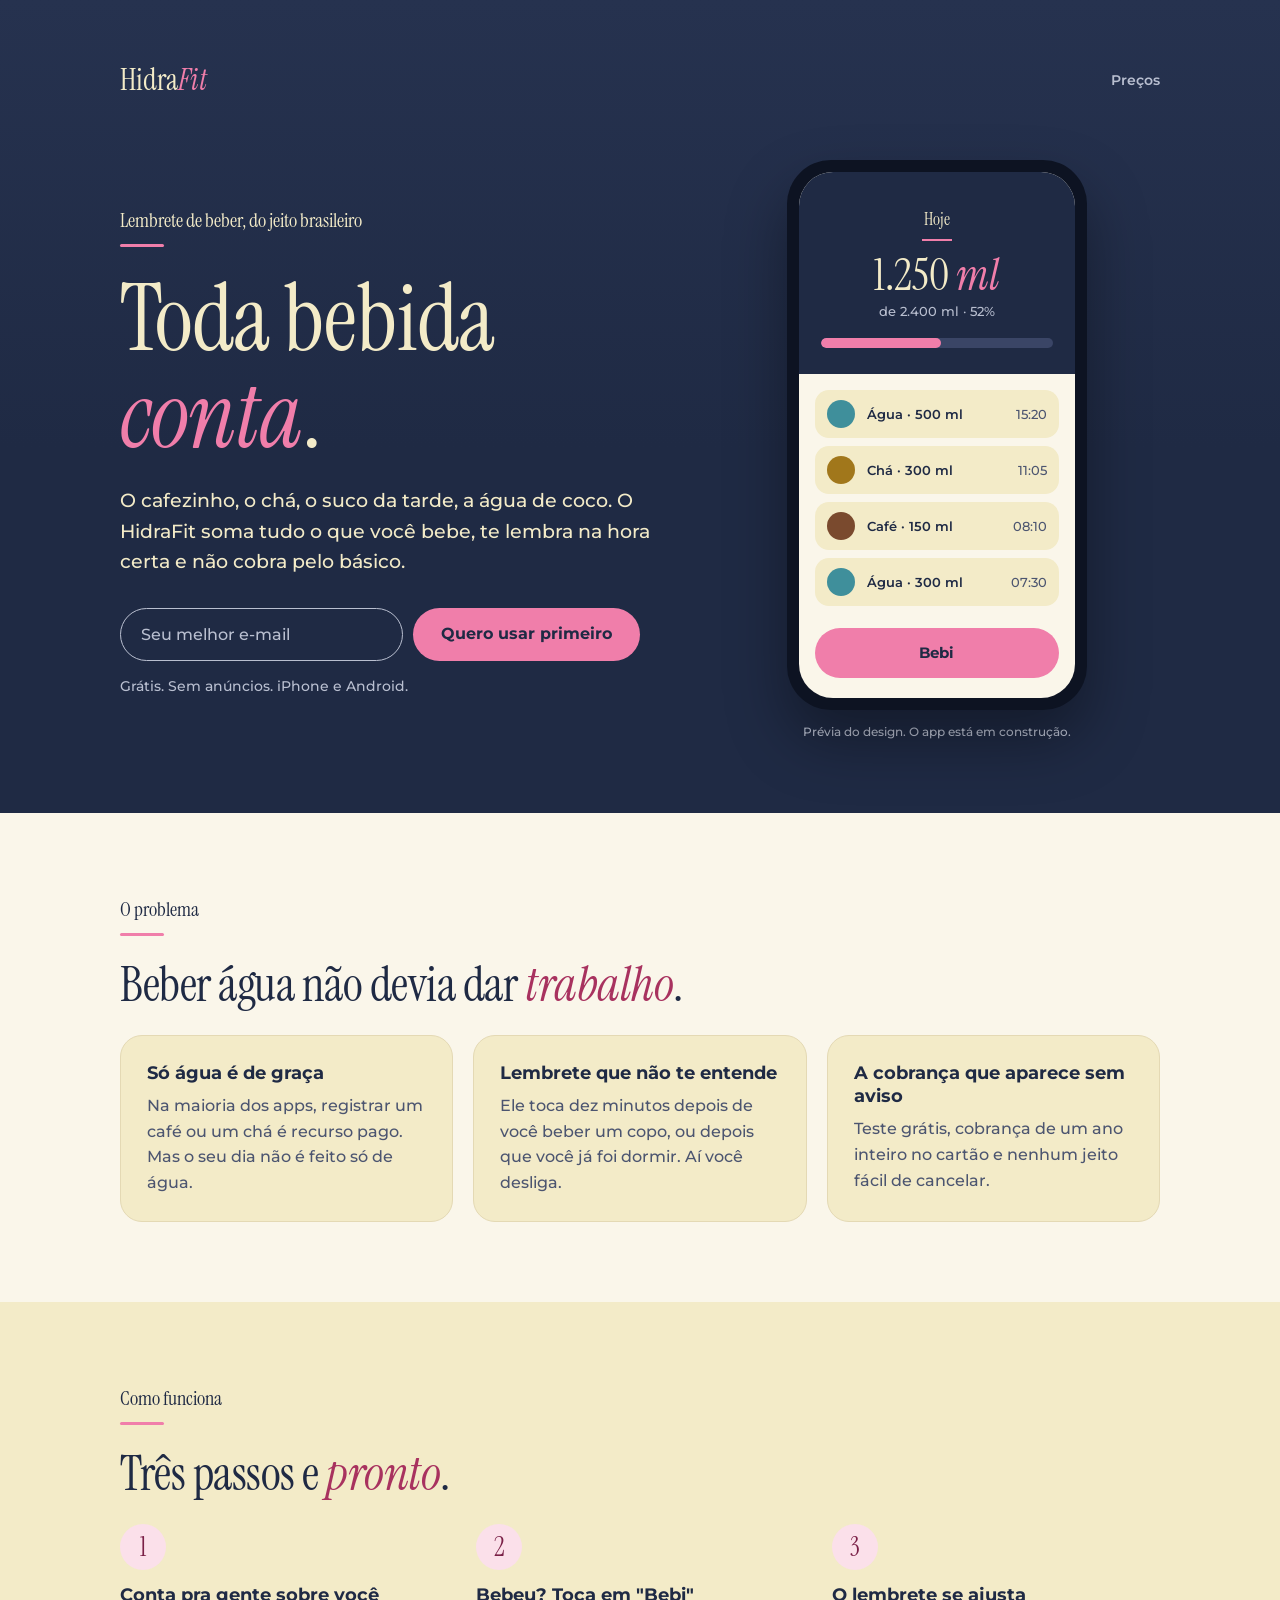
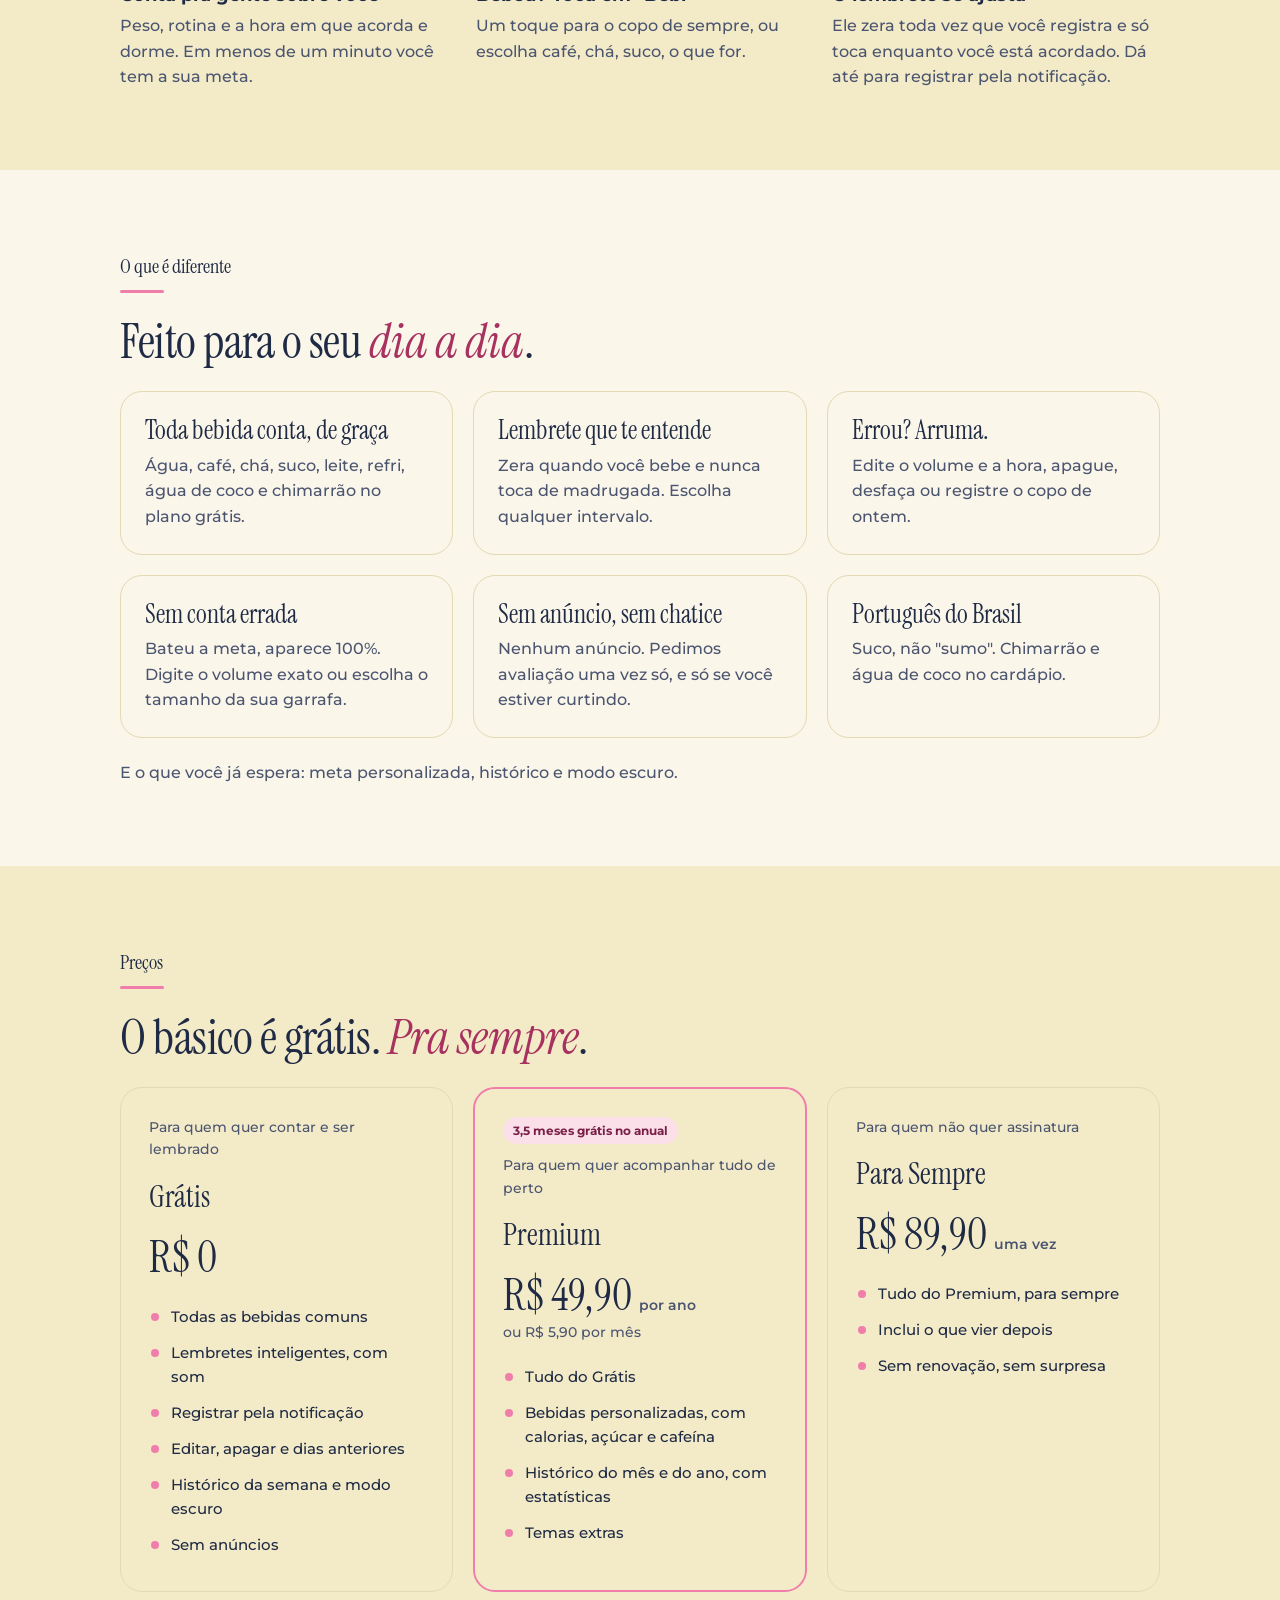
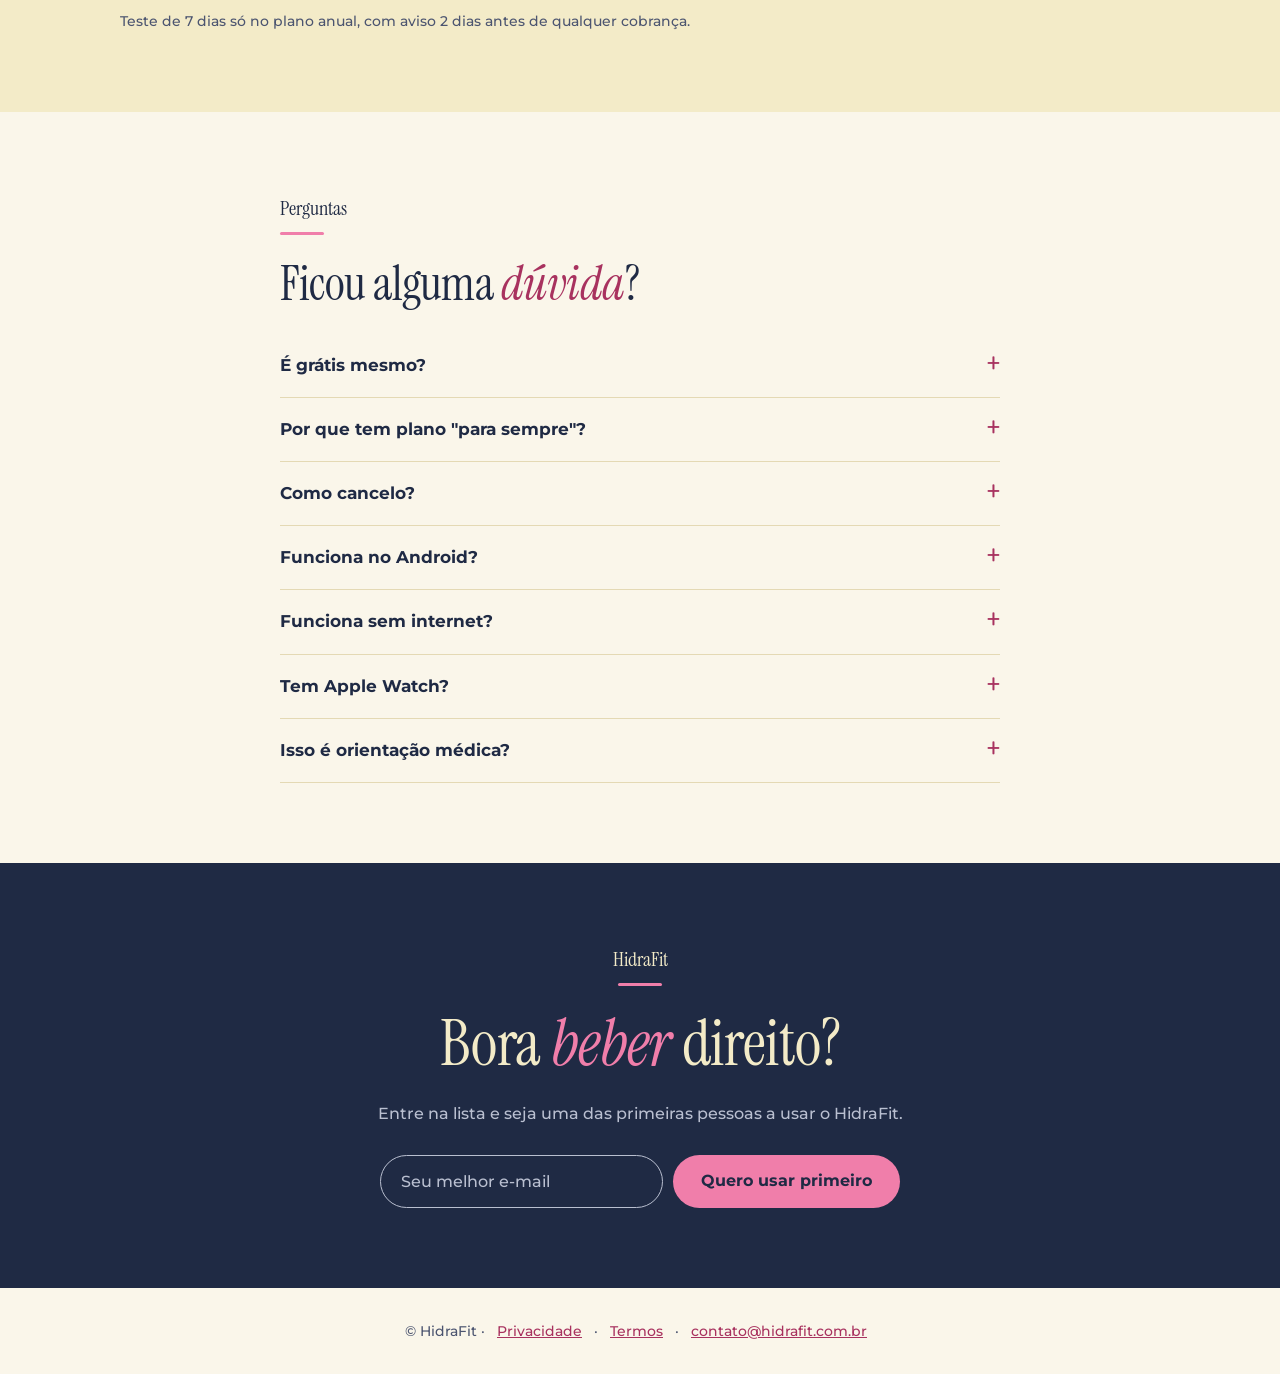
==== index.html @ 699a3b3f "HidraFit: primeira versão salva App Expo (iOS e Android) de hidratação, construído do zero com o pac" ====
<!doctype html>
<html lang="pt-BR">
<head>
<meta charset="utf-8">
<meta name="viewport" content="width=device-width, initial-scale=1">
<title>HidraFit · Toda bebida conta</title>
<meta name="description" content="O HidraFit soma tudo o que você bebe, te lembra na hora certa e não cobra pelo básico. Grátis, sem anúncios, para iPhone e Android.">
<meta property="og:title" content="HidraFit · Toda bebida conta">
<meta property="og:description" content="Café, chá, suco, água de coco: tudo conta. Lembrete que te entende, sem anúncios.">
<link rel="preconnect" href="https://fonts.googleapis.com">
<link rel="preconnect" href="https://fonts.gstatic.com" crossorigin>
<link href="https://fonts.googleapis.com/css2?family=Instrument+Serif:ital@0;1&family=Montserrat:wght@500;600;700&display=swap" rel="stylesheet">
<style>
  /* Values from replica/design/tokens.json (light) and tokens.dark.json (dark). */
  :root{
    --bg:#faf6ea; --surface:#f3ebc8; --border:#e4d9b4; --border-input:#7a7258;
    --text:#1f2a44; --text-muted:#4c5570;
    --accent:#f07eaa; --on-accent:#1f2a44; --accent-text:#a8325f;
    --accent-soft:#fbe0ea; --on-accent-soft:#7a2047;
    --hero:#1f2a44; --on-hero:#f3ebc8; --hero-accent:#f07eaa; --hero-muted:#b9bfd0;
    --progress:#f07eaa; --progress-track:#3a4566;
    --success:#1f7a4d;
    --drink-water:#3f8f9b; --drink-coffee:#7a4a2e; --drink-tea:#a1771b;
    --display:'Instrument Serif', Georgia, serif;
    --sans:'Montserrat', system-ui, -apple-system, 'Segoe UI', Roboto, sans-serif;
    --r-md:14px; --r-lg:22px;
    --shadow-pop:0 12px 32px rgba(31,42,68,.20);
  }
  @media (prefers-color-scheme: dark){
    :root{
      --bg:#121828; --surface:#1f2a44; --border:#334063; --border-input:#8790aa;
      --text:#f3ebc8; --text-muted:#c2c4cc;
      --accent:#f07eaa; --on-accent:#121828; --accent-text:#f07eaa;
      --accent-soft:#4a2338; --on-accent-soft:#fbc6da;
      --success:#5fd39a;
      --drink-water:#6cc3cf; --drink-coffee:#c99a7a; --drink-tea:#e0b34f;
      --shadow-pop:0 12px 32px rgba(0,0,0,.45);
    }
  }
  *{box-sizing:border-box; margin:0; padding:0}
  html{scroll-behavior:smooth}
  body{background:var(--bg); color:var(--text); font:500 16px/1.6 var(--sans); -webkit-font-smoothing:antialiased}
  a{color:var(--accent-text)}
  .wrap{max-width:1080px; margin:0 auto; padding:0 20px}
  h1,h2{font-family:var(--display); font-weight:400; line-height:1.05; letter-spacing:-.01em}
  h1 em,h2 em{font-style:italic; color:var(--accent-text)}
  .hero h1 em,.closing h2 em{color:var(--hero-accent)}
  h2{font-size:clamp(34px,5vw,48px); margin-bottom:24px}
  section{padding:80px 0}
  .muted{color:var(--text-muted)}

  /* the label with the pink rule, as in the owner's Reels */
  .tag{display:inline-block; font-family:var(--display); font-size:20px; padding-bottom:6px; margin-bottom:18px}
  .tag::after{content:""; display:block; width:44px; height:3px; margin:8px auto 0; background:var(--accent); border-radius:2px}
  .tag.left::after{margin-left:0}

  .btn{display:inline-block; background:var(--accent); color:var(--on-accent); font:700 16px/1 var(--sans);
       padding:18px 28px; border-radius:999px; border:0; cursor:pointer; text-decoration:none;
       transition:transform .12s cubic-bezier(.2,.8,.2,1), box-shadow .12s}
  .btn:hover{transform:translateY(-1px); box-shadow:var(--shadow-pop)}
  .btn:focus-visible{outline:3px solid var(--on-hero); outline-offset:3px}

  /* hero: the navy veil */
  .hero{background:linear-gradient(180deg,#26324f 0%, var(--hero) 55%); color:var(--on-hero); padding:56px 0 72px; overflow:hidden}
  .nav{display:flex; justify-content:space-between; align-items:center; margin-bottom:56px}
  .logo{font-family:var(--display); font-size:30px; color:var(--on-hero); text-decoration:none}
  .logo em{color:var(--hero-accent)}
  .nav a.small{color:var(--hero-muted); font-weight:600; font-size:14px; text-decoration:none}
  .hero-grid{display:grid; grid-template-columns:1.1fr .9fr; gap:48px; align-items:center}
  .hero .tag{color:var(--on-hero)}
  .hero h1{font-size:clamp(52px,8vw,92px); margin-bottom:22px}
  .hero p.lead{font-size:19px; color:var(--on-hero); max-width:30em; margin-bottom:30px}
  .hero .fine{margin-top:14px; font-size:14px; color:var(--hero-muted)}

  /* app preview, built from tokens; replace with a real screenshot after the build */
  .phone{width:300px; margin:0 auto; background:#0d1322; border-radius:44px; padding:12px; box-shadow:0 30px 60px rgba(0,0,0,.35); position:relative}
  .screen{background:#faf6ea; border-radius:34px; overflow:hidden; color:#1f2a44}
  .veil{background:#1f2a44; color:#f3ebc8; padding:34px 22px 26px; text-align:center}
  .veil .day{font-family:var(--display); font-size:17px}
  .veil .day::after{content:""; display:block; width:30px; height:2px; background:#f07eaa; margin:6px auto 12px}
  .veil .total{font-family:var(--display); font-size:44px; line-height:1}
  .veil .total em{font-style:italic; color:#f07eaa}
  .veil .of{font-size:13px; color:#b9bfd0; margin-top:4px}
  .bar{height:10px; background:#3a4566; border-radius:999px; margin-top:16px; overflow:hidden}
  .bar i{display:block; height:100%; width:52%; background:#f07eaa; border-radius:999px}
  .logs{padding:16px 16px 8px}
  .log{display:flex; align-items:center; gap:12px; padding:10px 12px; background:#f3ebc8; border-radius:14px; margin-bottom:8px; font-size:13px; font-weight:600}
  .dot{width:28px; height:28px; border-radius:50%; flex:none}
  .log span.t{margin-left:auto; color:#4c5570; font-weight:500}
  .bebi{margin:6px 16px 20px; text-align:center; background:#f07eaa; color:#1f2a44; font-weight:700; border-radius:999px; padding:13px; font-size:15px}
  .preview-note{display:block; text-align:center; font-size:12px; color:var(--hero-muted); margin-top:12px}

  /* problem */
  .problems{display:grid; grid-template-columns:repeat(3,1fr); gap:20px}
  .card{background:var(--surface); border:1px solid var(--border); border-radius:var(--r-lg); padding:26px}
  .card h3{font:700 18px/1.3 var(--sans); margin-bottom:8px}

  /* steps */
  .steps{display:grid; grid-template-columns:repeat(3,1fr); gap:28px; counter-reset:s}
  .step{counter-increment:s}
  .step::before{content:counter(s); display:flex; align-items:center; justify-content:center; width:46px; height:46px; border-radius:50%;
                background:var(--accent-soft); color:var(--on-accent-soft); font:400 26px/1 var(--display); margin-bottom:14px}
  .step h3{font:700 18px/1.3 var(--sans); margin-bottom:6px}

  /* features */
  .features{display:grid; grid-template-columns:repeat(3,1fr); gap:20px}
  .feature{padding:24px; border-radius:var(--r-lg); border:1px solid var(--border)}
  .feature h3{font-family:var(--display); font-weight:400; font-size:26px; line-height:1.1; margin-bottom:8px}
  .parity{margin-top:22px}

  /* pricing */
  .plans{display:grid; grid-template-columns:repeat(3,1fr); gap:20px; align-items:stretch}
  .plan{background:var(--surface); border:1px solid var(--border); border-radius:var(--r-lg); padding:28px; display:flex; flex-direction:column}
  .plan.best{border:2px solid var(--accent)}
  .plan .who{font-size:14px; color:var(--text-muted); margin-bottom:12px}
  .plan h3{font-family:var(--display); font-weight:400; font-size:30px}
  .price{font-family:var(--display); font-size:44px; line-height:1; margin:14px 0 4px}
  .price small{font:600 14px var(--sans); color:var(--text-muted)}
  .plan ul{list-style:none; margin-top:16px; font-size:15px}
  .plan li{padding:6px 0 6px 22px; position:relative}
  .plan li::before{content:""; position:absolute; left:2px; top:14px; width:8px; height:8px; border-radius:50%; background:var(--accent)}
  .badge{align-self:flex-start; background:var(--accent-soft); color:var(--on-accent-soft); font-size:12px; font-weight:700; padding:4px 10px; border-radius:999px; margin-bottom:10px}
  .trial{margin-top:18px; font-size:14px}

  /* faq */
  details{border-bottom:1px solid var(--border); padding:18px 0}
  summary{cursor:pointer; font-weight:700; font-size:17px; list-style:none}
  summary::-webkit-details-marker{display:none}
  summary::after{content:"+"; float:right; font-family:var(--display); font-size:26px; line-height:1; color:var(--accent-text)}
  details[open] summary::after{content:"–"}
  details p{margin-top:10px; color:var(--text-muted)}

  /* closing */
  .closing{background:var(--hero); color:var(--on-hero); text-align:center}
  .closing h2{font-size:clamp(40px,6vw,64px)}
  .closing p{color:var(--hero-muted); margin-bottom:28px}
  form{display:flex; gap:10px; justify-content:center; flex-wrap:wrap; max-width:520px; margin:0 auto}
  input[type=email]{flex:1 1 260px; padding:16px 20px; border-radius:999px; border:1px solid var(--hero-muted); background:transparent; color:var(--on-hero); font:500 16px var(--sans)}
  input[type=email]::placeholder{color:var(--hero-muted)}
  input[type=email]:focus-visible{outline:3px solid var(--hero-accent); outline-offset:2px}
  .thanks{display:none; margin-top:16px; color:var(--on-hero)}
  .hero form{justify-content:flex-start; margin:0}

  footer{padding:32px 0; font-size:14px; color:var(--text-muted); text-align:center}
  footer a{margin:0 8px}

  @media (max-width:860px){
    .hero-grid,.problems,.steps,.features,.plans{grid-template-columns:1fr}
    .hero-grid{gap:44px}
    section{padding:60px 0}
  }
</style>
</head>
<body>

<header class="hero">
  <div class="wrap">
    <nav class="nav">
      <a class="logo" href="#">Hidra<em>Fit</em></a>
      <a class="small" href="#precos">Preços</a>
    </nav>
    <div class="hero-grid">
      <div>
        <span class="tag left">Lembrete de beber, do jeito brasileiro</span>
        <h1>Toda bebida <em>conta</em>.</h1>
        <p class="lead">O cafezinho, o chá, o suco da tarde, a água de coco. O HidraFit soma tudo o que você bebe, te lembra na hora certa e não cobra pelo básico.</p>
        <form class="waitlist" onsubmit="return joined(this)">
          <input type="email" required placeholder="Seu melhor e-mail" aria-label="Seu e-mail">
          <button class="btn" type="submit">Quero usar primeiro</button>
        </form>
        <p class="thanks" role="status">Pronto! Você está na lista. A gente avisa quando abrir.</p>
        <p class="fine">Grátis. Sem anúncios. iPhone e Android.</p>
      </div>
      <div>
        <div class="phone" aria-label="Prévia da tela inicial do HidraFit">
          <div class="screen">
            <div class="veil">
              <div class="day">Hoje</div>
              <div class="total">1.250 <em>ml</em></div>
              <div class="of">de 2.400 ml · 52%</div>
              <div class="bar"><i></i></div>
            </div>
            <div class="logs">
              <div class="log"><span class="dot" style="background:#3f8f9b"></span>Água · 500 ml<span class="t">15:20</span></div>
              <div class="log"><span class="dot" style="background:#a1771b"></span>Chá · 300 ml<span class="t">11:05</span></div>
              <div class="log"><span class="dot" style="background:#7a4a2e"></span>Café · 150 ml<span class="t">08:10</span></div>
              <div class="log"><span class="dot" style="background:#3f8f9b"></span>Água · 300 ml<span class="t">07:30</span></div>
            </div>
            <div class="bebi">Bebi</div>
          </div>
        </div>
        <span class="preview-note">Prévia do design. O app está em construção.</span>
      </div>
    </div>
  </div>
</header>

<main>
  <section>
    <div class="wrap">
      <span class="tag left">O problema</span>
      <h2>Beber água não devia dar <em>trabalho</em>.</h2>
      <div class="problems">
        <div class="card"><h3>Só água é de graça</h3><p class="muted">Na maioria dos apps, registrar um café ou um chá é recurso pago. Mas o seu dia não é feito só de água.</p></div>
        <div class="card"><h3>Lembrete que não te entende</h3><p class="muted">Ele toca dez minutos depois de você beber um copo, ou depois que você já foi dormir. Aí você desliga.</p></div>
        <div class="card"><h3>A cobrança que aparece sem aviso</h3><p class="muted">Teste grátis, cobrança de um ano inteiro no cartão e nenhum jeito fácil de cancelar.</p></div>
      </div>
    </div>
  </section>

  <section style="background:var(--surface)">
    <div class="wrap">
      <span class="tag left">Como funciona</span>
      <h2>Três passos e <em>pronto</em>.</h2>
      <div class="steps">
        <div class="step"><h3>Conta pra gente sobre você</h3><p class="muted">Peso, rotina e a hora em que acorda e dorme. Em menos de um minuto você tem a sua meta.</p></div>
        <div class="step"><h3>Bebeu? Toca em "Bebi"</h3><p class="muted">Um toque para o copo de sempre, ou escolha café, chá, suco, o que for.</p></div>
        <div class="step"><h3>O lembrete se ajusta</h3><p class="muted">Ele zera toda vez que você registra e só toca enquanto você está acordado. Dá até para registrar pela notificação.</p></div>
      </div>
    </div>
  </section>

  <section>
    <div class="wrap">
      <span class="tag left">O que é diferente</span>
      <h2>Feito para o seu <em>dia a dia</em>.</h2>
      <div class="features">
        <div class="feature"><h3>Toda bebida conta, de graça</h3><p class="muted">Água, café, chá, suco, leite, refri, água de coco e chimarrão no plano grátis.</p></div>
        <div class="feature"><h3>Lembrete que te entende</h3><p class="muted">Zera quando você bebe e nunca toca de madrugada. Escolha qualquer intervalo.</p></div>
        <div class="feature"><h3>Errou? Arruma.</h3><p class="muted">Edite o volume e a hora, apague, desfaça ou registre o copo de ontem.</p></div>
        <div class="feature"><h3>Sem conta errada</h3><p class="muted">Bateu a meta, aparece 100%. Digite o volume exato ou escolha o tamanho da sua garrafa.</p></div>
        <div class="feature"><h3>Sem anúncio, sem chatice</h3><p class="muted">Nenhum anúncio. Pedimos avaliação uma vez só, e só se você estiver curtindo.</p></div>
        <div class="feature"><h3>Português do Brasil</h3><p class="muted">Suco, não "sumo". Chimarrão e água de coco no cardápio.</p></div>
      </div>
      <p class="parity muted">E o que você já espera: meta personalizada, histórico e modo escuro.</p>
    </div>
  </section>

  <section id="precos" style="background:var(--surface)">
    <div class="wrap">
      <span class="tag left">Preços</span>
      <h2>O básico é grátis. <em>Pra sempre</em>.</h2>
      <div class="plans">
        <div class="plan">
          <p class="who">Para quem quer contar e ser lembrado</p>
          <h3>Grátis</h3>
          <p class="price">R$ 0</p>
          <ul>
            <li>Todas as bebidas comuns</li>
            <li>Lembretes inteligentes, com som</li>
            <li>Registrar pela notificação</li>
            <li>Editar, apagar e dias anteriores</li>
            <li>Histórico da semana e modo escuro</li>
            <li>Sem anúncios</li>
          </ul>
        </div>
        <div class="plan best">
          <span class="badge">3,5 meses grátis no anual</span>
          <p class="who">Para quem quer acompanhar tudo de perto</p>
          <h3>Premium</h3>
          <p class="price">R$ 49,90 <small>por ano</small></p>
          <p class="muted" style="font-size:14px">ou R$ 5,90 por mês</p>
          <ul>
            <li>Tudo do Grátis</li>
            <li>Bebidas personalizadas, com calorias, açúcar e cafeína</li>
            <li>Histórico do mês e do ano, com estatísticas</li>
            <li>Temas extras</li>
          </ul>
        </div>
        <div class="plan">
          <p class="who">Para quem não quer assinatura</p>
          <h3>Para Sempre</h3>
          <p class="price">R$ 89,90 <small>uma vez</small></p>
          <ul>
            <li>Tudo do Premium, para sempre</li>
            <li>Inclui o que vier depois</li>
            <li>Sem renovação, sem surpresa</li>
          </ul>
        </div>
      </div>
      <p class="trial muted">Teste de 7 dias só no plano anual, com aviso 2 dias antes de qualquer cobrança.</p>
    </div>
  </section>

  <section>
    <div class="wrap" style="max-width:760px">
      <span class="tag left">Perguntas</span>
      <h2>Ficou alguma <em>dúvida</em>?</h2>
      <details><summary>É grátis mesmo?</summary><p>Sim. Registrar qualquer bebida comum, os lembretes e o histórico da semana são grátis pra sempre, e sem anúncios.</p></details>
      <details><summary>Por que tem plano "para sempre"?</summary><p>Porque muita gente não quer mais uma assinatura na vida. Pague uma vez e pronto.</p></details>
      <details><summary>Como cancelo?</summary><p>Em Configurações → Assinatura, em dois toques. E a gente avisa 2 dias antes do teste acabar.</p></details>
      <details><summary>Funciona no Android?</summary><p>Sim, iPhone e Android desde o lançamento.</p></details>
      <details><summary>Funciona sem internet?</summary><p>Sim. Seus registros ficam no celular.</p></details>
      <details><summary>Tem Apple Watch?</summary><p>Ainda não. Estamos focando em deixar o celular perfeito primeiro.</p></details>
      <details><summary>Isso é orientação médica?</summary><p>Não. A meta é uma estimativa geral. Se você tem alguma condição de saúde, siga o que seu médico disser.</p></details>
    </div>
  </section>

  <section class="closing">
    <div class="wrap">
      <span class="tag">HidraFit</span>
      <h2>Bora <em>beber</em> direito?</h2>
      <p>Entre na lista e seja uma das primeiras pessoas a usar o HidraFit.</p>
      <form class="waitlist" onsubmit="return joined(this)">
        <input type="email" required placeholder="Seu melhor e-mail" aria-label="Seu e-mail">
        <button class="btn" type="submit">Quero usar primeiro</button>
      </form>
      <p class="thanks" role="status">Pronto! Você está na lista. A gente avisa quando abrir.</p>
    </div>
  </section>
</main>

<footer>
  <div class="wrap">
    © HidraFit · <a href="#">Privacidade</a> · <a href="#">Termos</a> · <a href="mailto:contato@hidrafit.com.br">contato@hidrafit.com.br</a>
  </div>
</footer>

<script>
  // Placeholder: nothing is saved yet. Connect the form to a waitlist service before publishing (see replica/launch/landing.md).
  function joined(form){
    form.style.display = 'none';
    form.nextElementSibling.style.display = 'block';
    return false;
  }
</script>
</body>
</html>
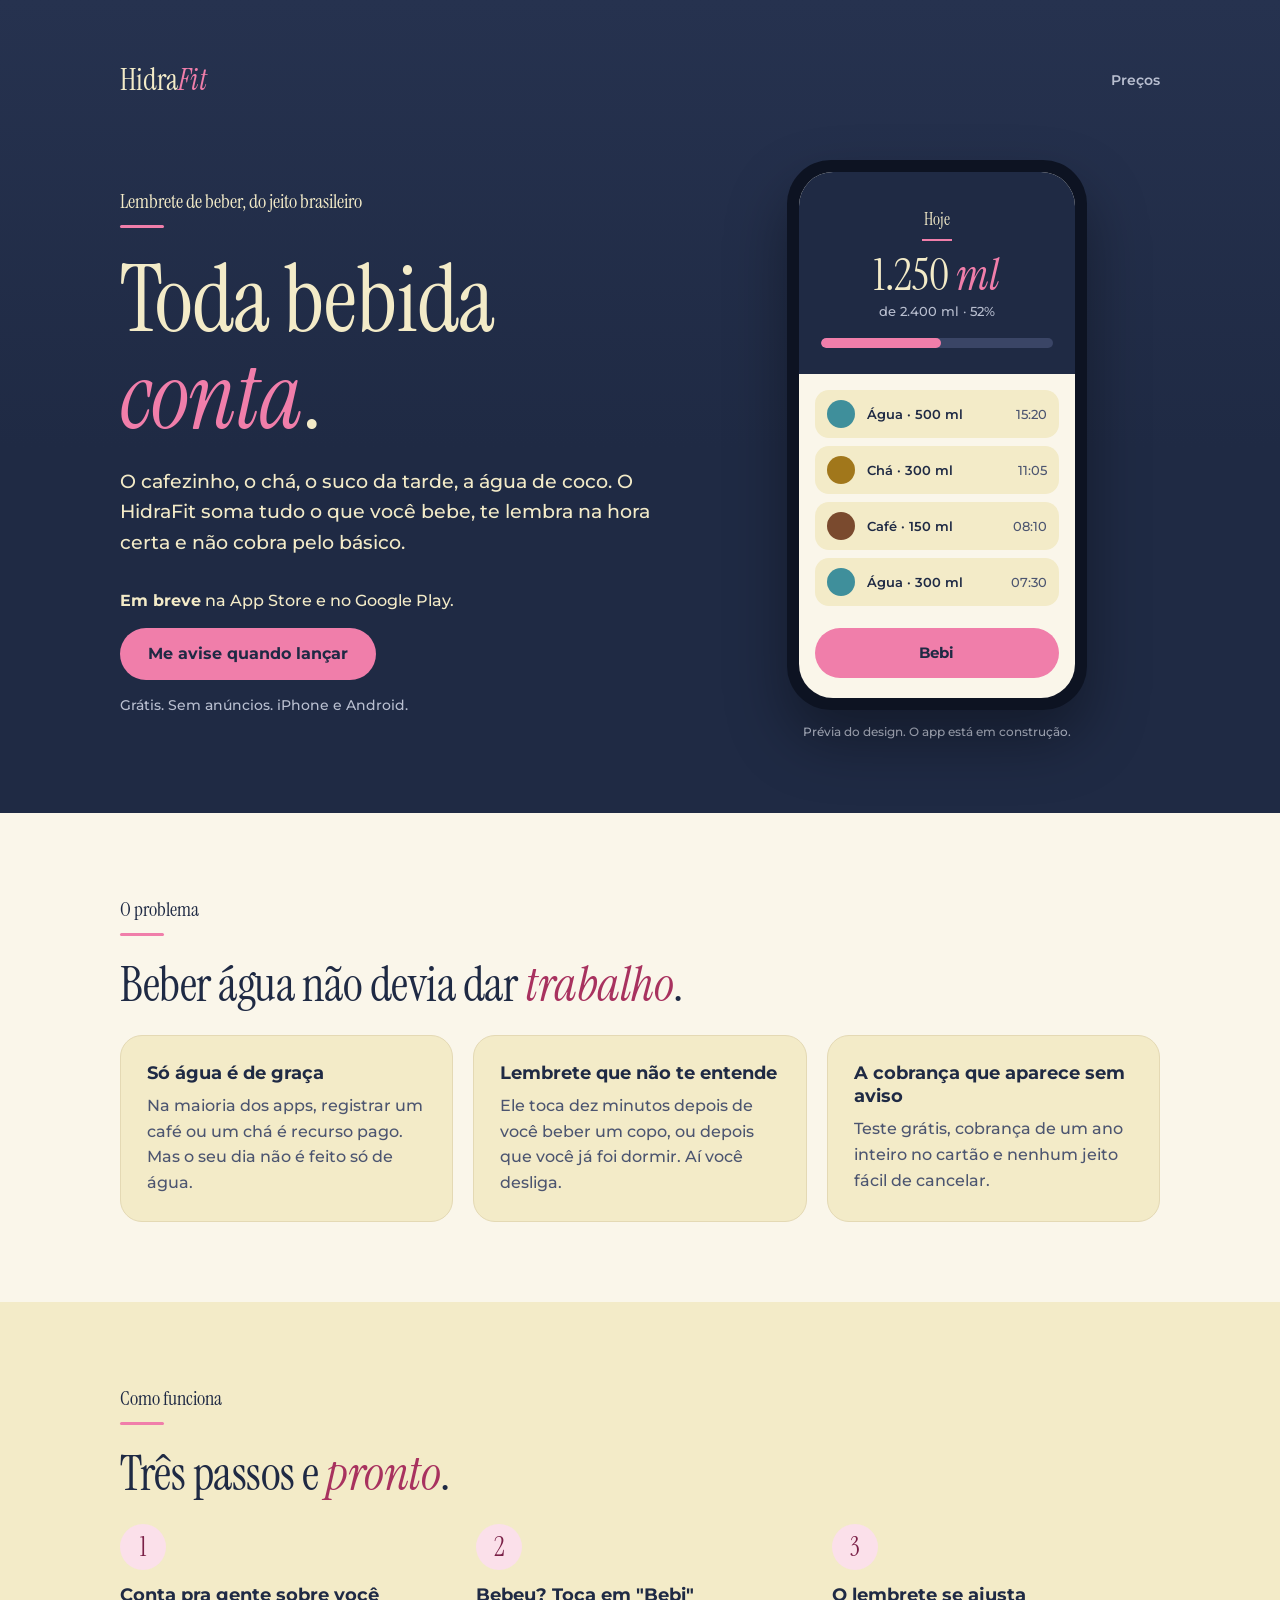
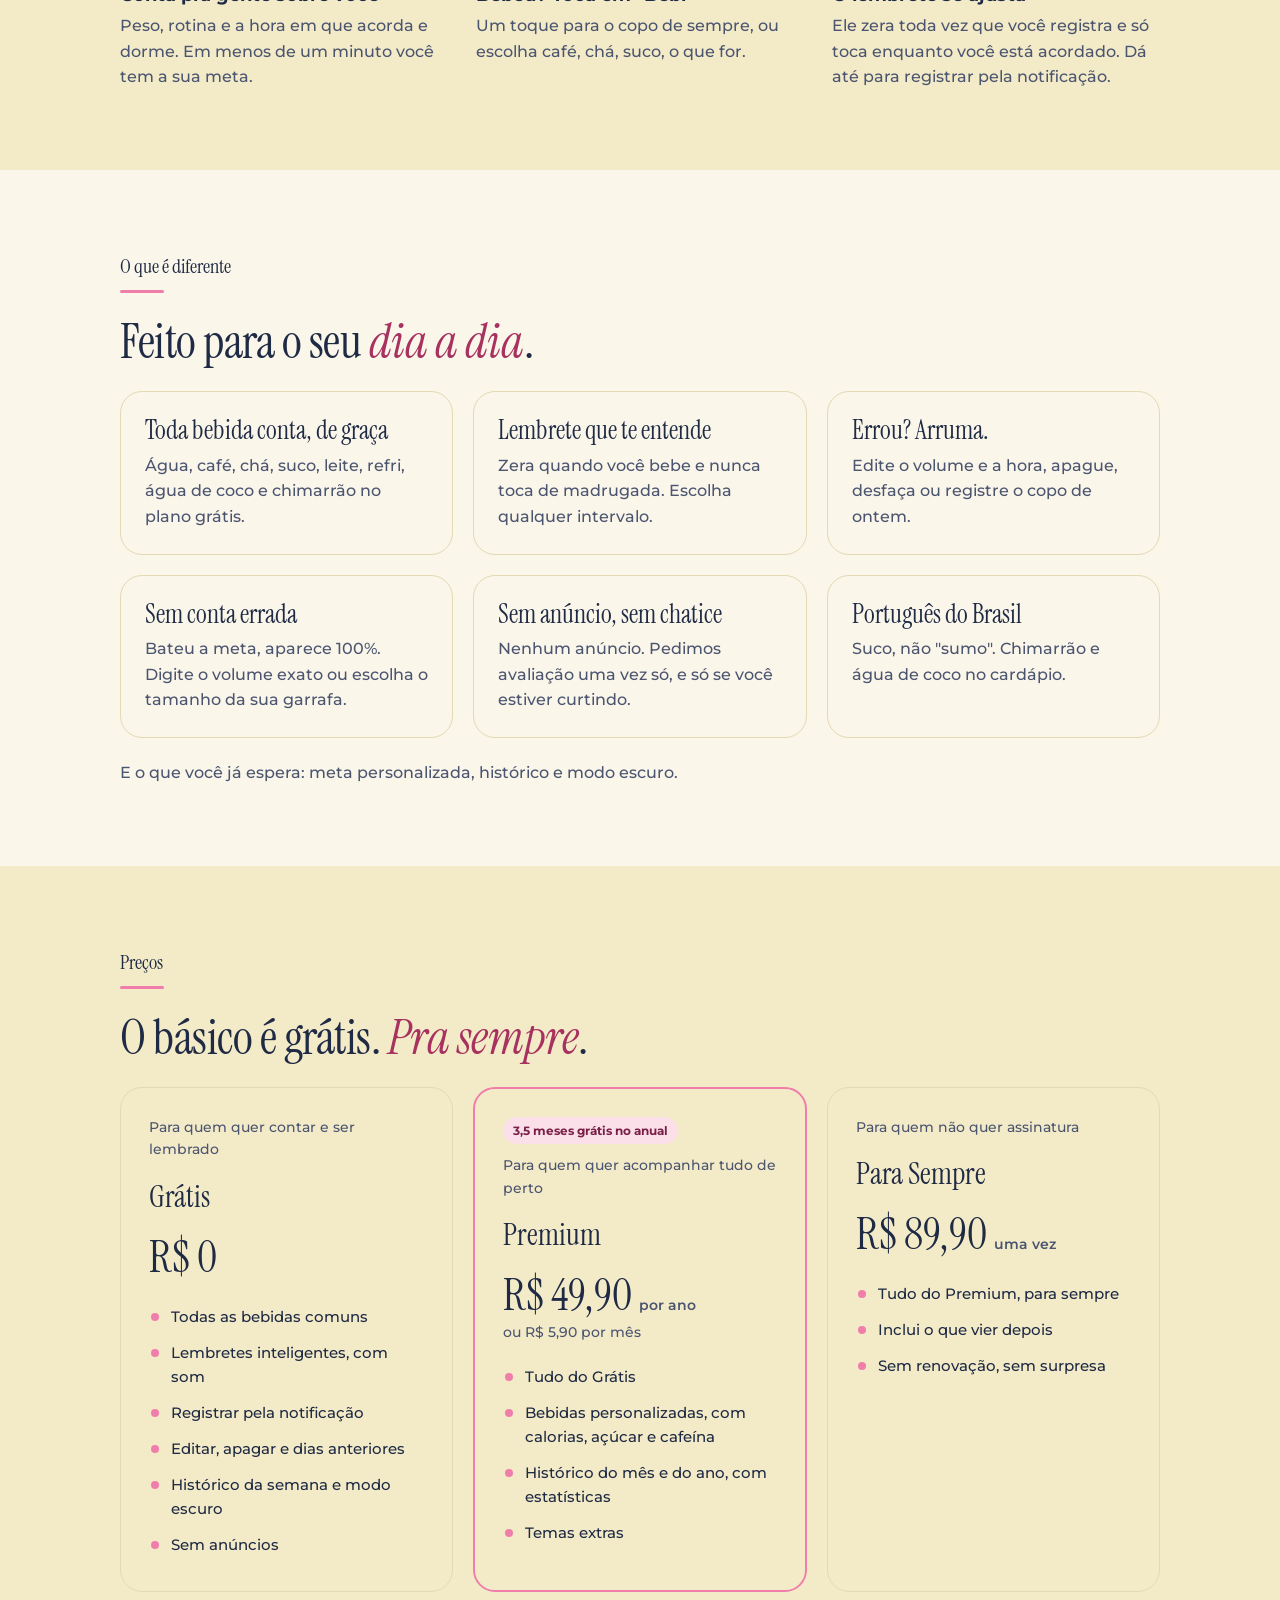
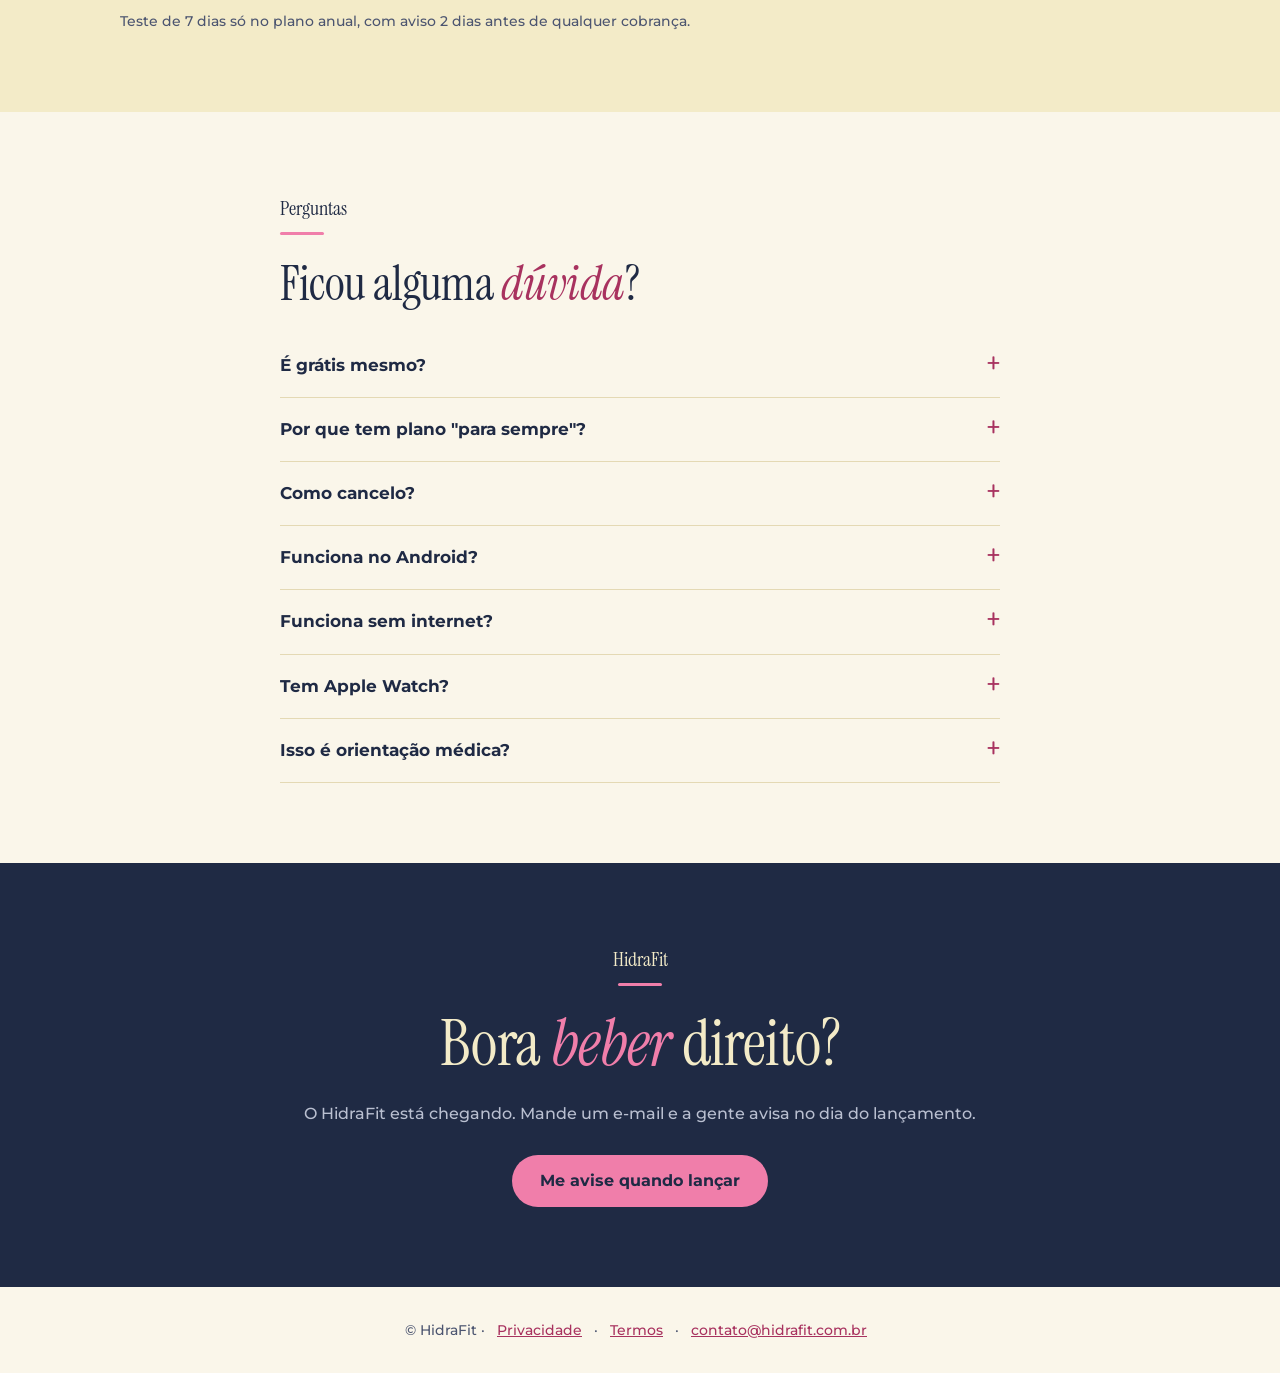
==== commit 0dbf6f50: "site: privacidade, termos e "Em breve" no lugar da lista falsa A lista de espera não salvava nada; v" ====
--- a/index.html
+++ b/index.html
@@ -4,6 +4,7 @@
 <meta charset="utf-8">
 <meta name="viewport" content="width=device-width, initial-scale=1">
 <title>HidraFit · Toda bebida conta</title>
+<link rel="icon" type="image/png" href="favicon.png">
 <meta name="description" content="O HidraFit soma tudo o que você bebe, te lembra na hora certa e não cobra pelo básico. Grátis, sem anúncios, para iPhone e Android.">
 <meta property="og:title" content="HidraFit · Toda bebida conta">
 <meta property="og:description" content="Café, chá, suco, água de coco: tudo conta. Lembrete que te entende, sem anúncios.">
@@ -134,11 +135,11 @@
   .closing{background:var(--hero); color:var(--on-hero); text-align:center}
   .closing h2{font-size:clamp(40px,6vw,64px)}
   .closing p{color:var(--hero-muted); margin-bottom:28px}
+  .soon{margin:0 0 14px}
   form{display:flex; gap:10px; justify-content:center; flex-wrap:wrap; max-width:520px; margin:0 auto}
   input[type=email]{flex:1 1 260px; padding:16px 20px; border-radius:999px; border:1px solid var(--hero-muted); background:transparent; color:var(--on-hero); font:500 16px var(--sans)}
   input[type=email]::placeholder{color:var(--hero-muted)}
   input[type=email]:focus-visible{outline:3px solid var(--hero-accent); outline-offset:2px}
-  .thanks{display:none; margin-top:16px; color:var(--on-hero)}
   .hero form{justify-content:flex-start; margin:0}
 
   footer{padding:32px 0; font-size:14px; color:var(--text-muted); text-align:center}
@@ -164,11 +165,8 @@
         <span class="tag left">Lembrete de beber, do jeito brasileiro</span>
         <h1>Toda bebida <em>conta</em>.</h1>
         <p class="lead">O cafezinho, o chá, o suco da tarde, a água de coco. O HidraFit soma tudo o que você bebe, te lembra na hora certa e não cobra pelo básico.</p>
-        <form class="waitlist" onsubmit="return joined(this)">
-          <input type="email" required placeholder="Seu melhor e-mail" aria-label="Seu e-mail">
-          <button class="btn" type="submit">Quero usar primeiro</button>
-        </form>
-        <p class="thanks" role="status">Pronto! Você está na lista. A gente avisa quando abrir.</p>
+        <p class="soon"><strong>Em breve</strong> na App Store e no Google Play.</p>
+        <a class="btn" href="mailto:contato@hidrafit.com.br?subject=Quero%20saber%20quando%20o%20HidraFit%20lan%C3%A7ar">Me avise quando lançar</a>
         <p class="fine">Grátis. Sem anúncios. iPhone e Android.</p>
       </div>
       <div>
@@ -300,29 +298,17 @@
     <div class="wrap">
       <span class="tag">HidraFit</span>
       <h2>Bora <em>beber</em> direito?</h2>
-      <p>Entre na lista e seja uma das primeiras pessoas a usar o HidraFit.</p>
-      <form class="waitlist" onsubmit="return joined(this)">
-        <input type="email" required placeholder="Seu melhor e-mail" aria-label="Seu e-mail">
-        <button class="btn" type="submit">Quero usar primeiro</button>
-      </form>
-      <p class="thanks" role="status">Pronto! Você está na lista. A gente avisa quando abrir.</p>
+      <p>O HidraFit está chegando. Mande um e-mail e a gente avisa no dia do lançamento.</p>
+      <a class="btn" href="mailto:contato@hidrafit.com.br?subject=Quero%20saber%20quando%20o%20HidraFit%20lan%C3%A7ar">Me avise quando lançar</a>
     </div>
   </section>
 </main>
 
 <footer>
   <div class="wrap">
-    © HidraFit · <a href="#">Privacidade</a> · <a href="#">Termos</a> · <a href="mailto:contato@hidrafit.com.br">contato@hidrafit.com.br</a>
+    © HidraFit · <a href="privacidade/">Privacidade</a> · <a href="termos/">Termos</a> · <a href="mailto:contato@hidrafit.com.br">contato@hidrafit.com.br</a>
   </div>
 </footer>
 
-<script>
-  // Placeholder: nothing is saved yet. Connect the form to a waitlist service before publishing (see replica/launch/landing.md).
-  function joined(form){
-    form.style.display = 'none';
-    form.nextElementSibling.style.display = 'block';
-    return false;
-  }
-</script>
 </body>
 </html>
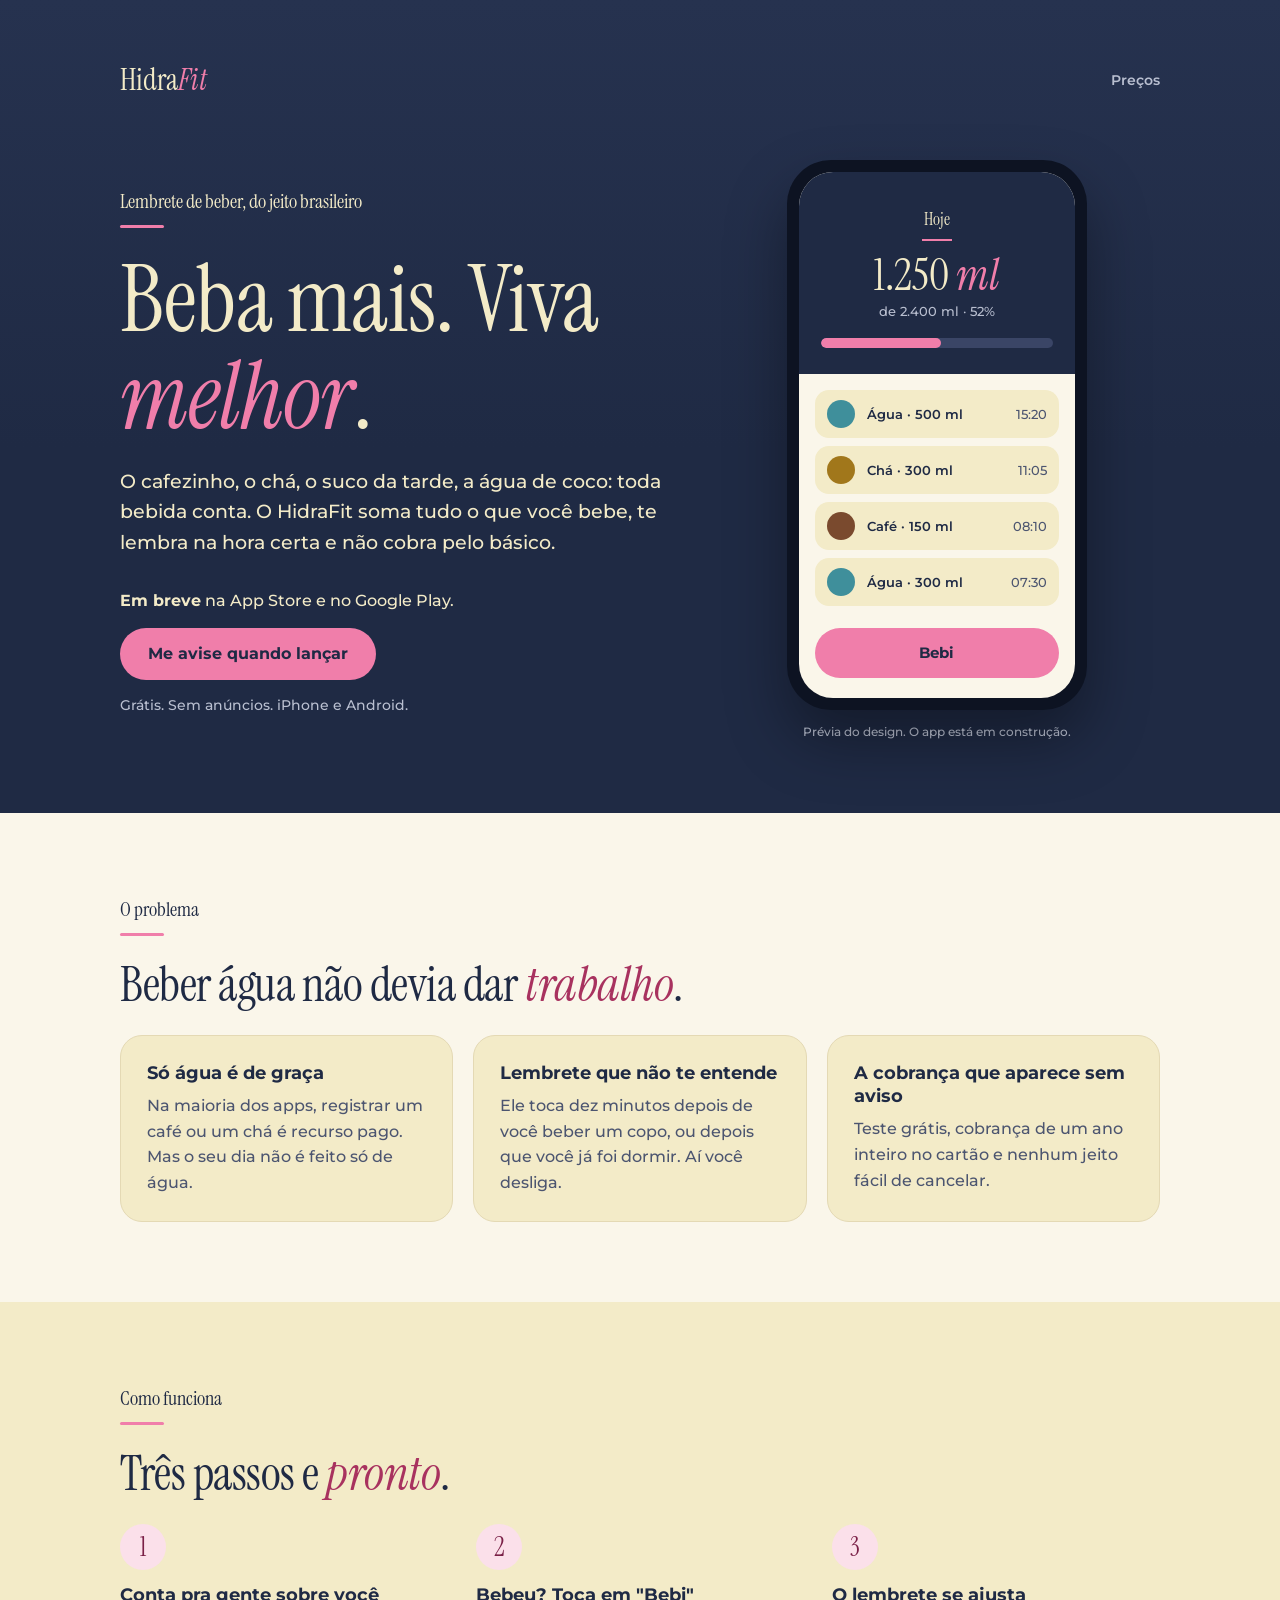
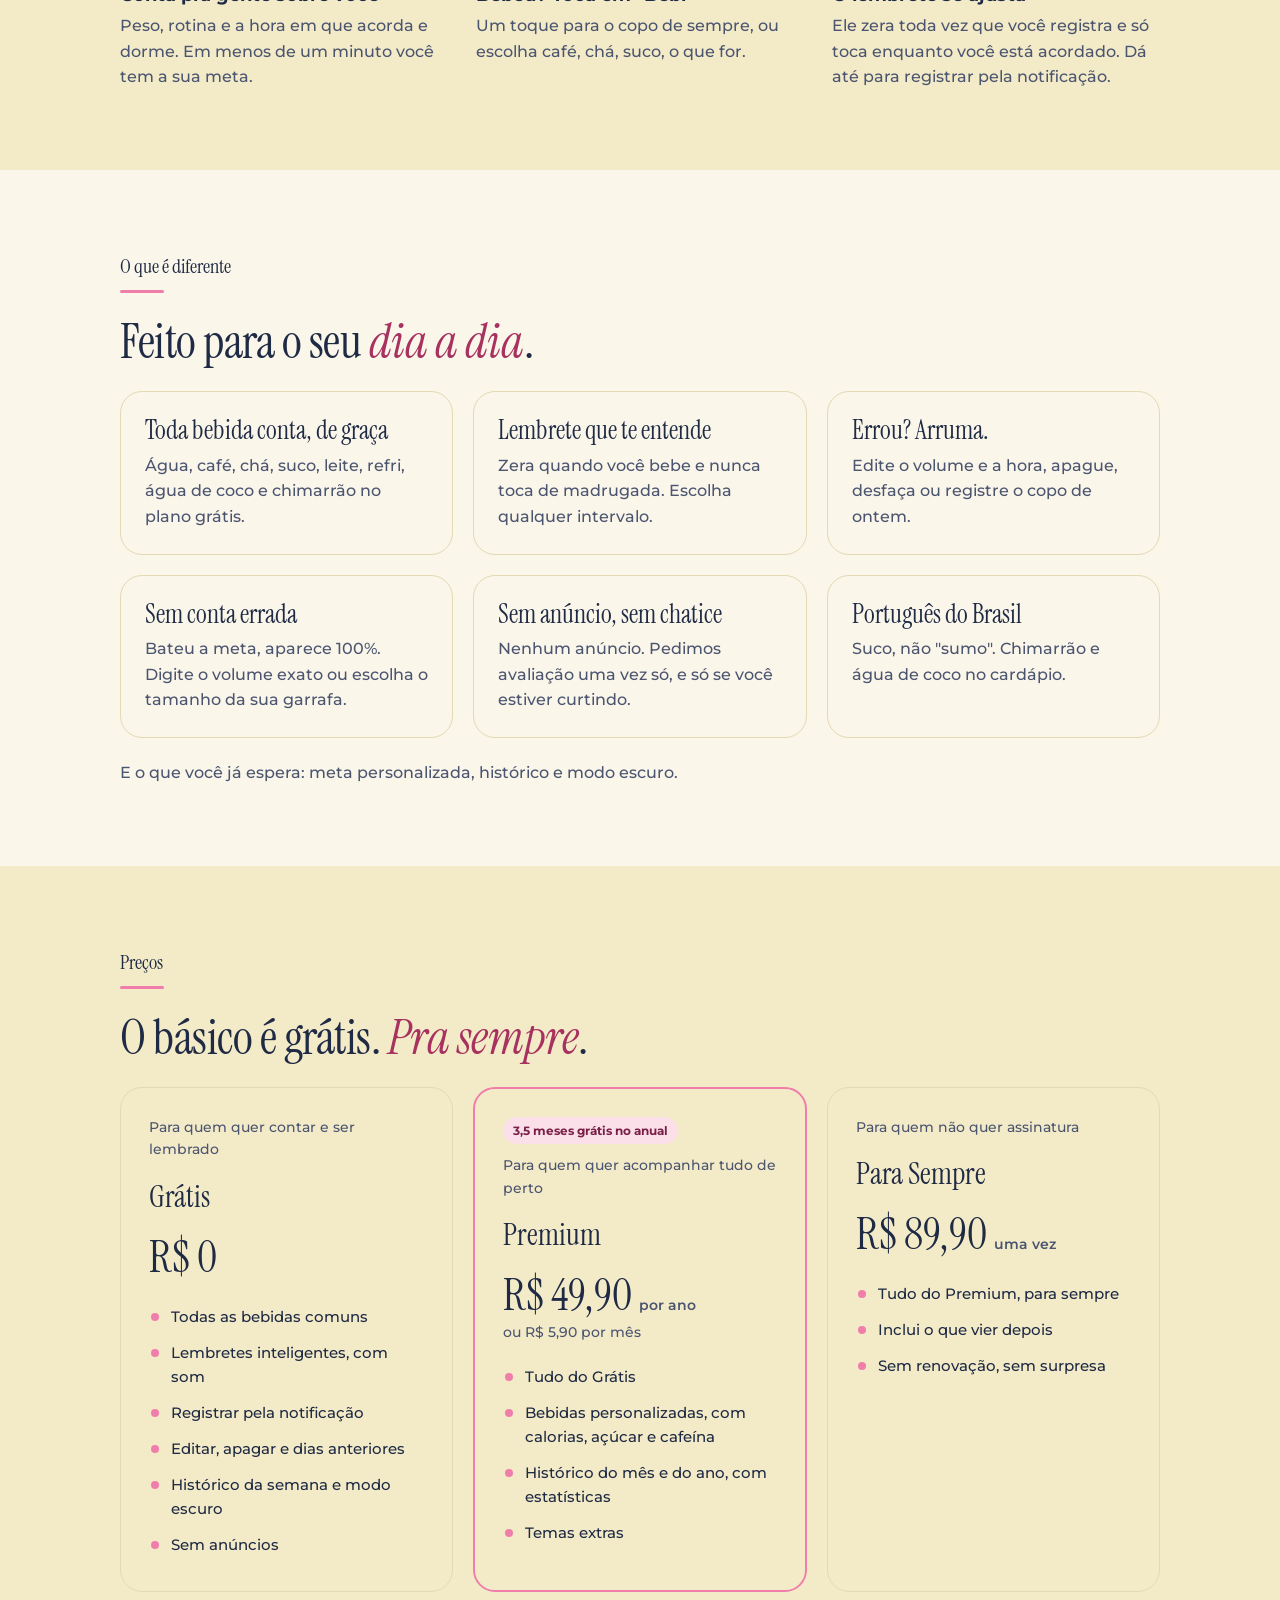
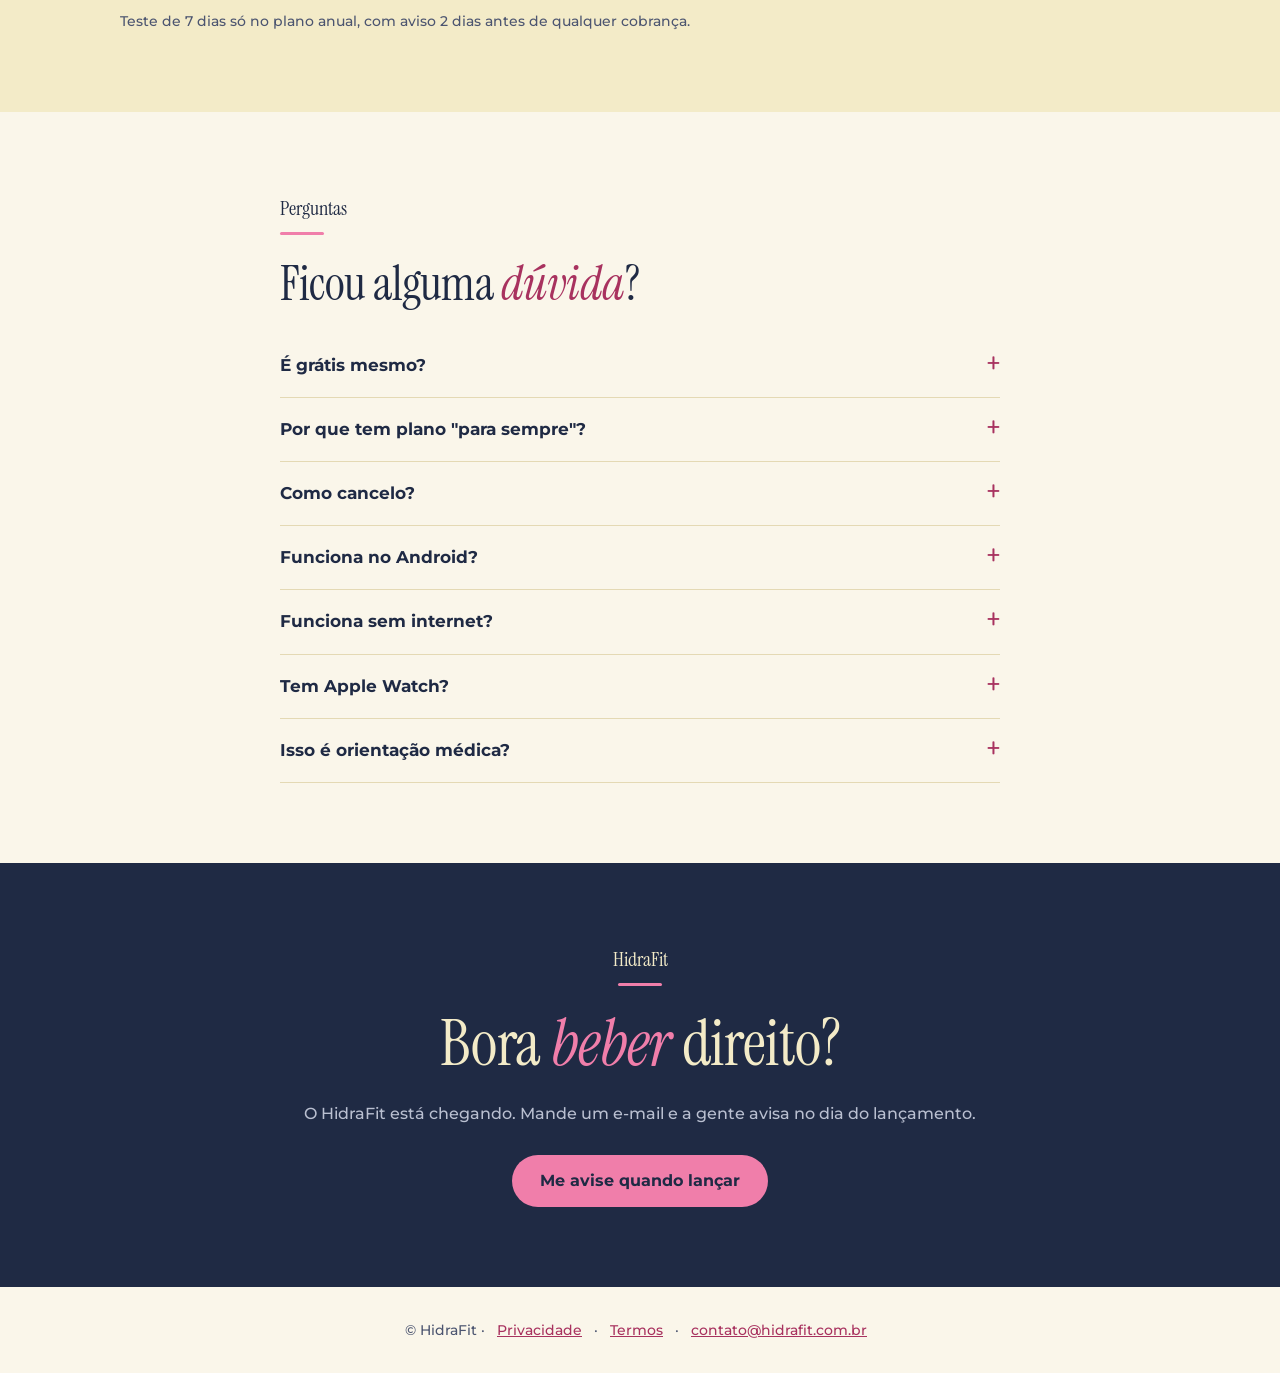
==== commit 461c889c: "Slogan "Beba mais. Viva melhor." no site, na imagem social e na loja Nome na loja vira "HidraFit: Le" ====
--- a/index.html
+++ b/index.html
@@ -3,11 +3,19 @@
 <head>
 <meta charset="utf-8">
 <meta name="viewport" content="width=device-width, initial-scale=1">
-<title>HidraFit · Toda bebida conta</title>
+<title>HidraFit · Beba mais. Viva melhor.</title>
 <link rel="icon" type="image/png" href="favicon.png">
 <meta name="description" content="O HidraFit soma tudo o que você bebe, te lembra na hora certa e não cobra pelo básico. Grátis, sem anúncios, para iPhone e Android.">
-<meta property="og:title" content="HidraFit · Toda bebida conta">
+<meta property="og:title" content="HidraFit · Beba mais. Viva melhor.">
 <meta property="og:description" content="Café, chá, suco, água de coco: tudo conta. Lembrete que te entende, sem anúncios.">
+<meta property="og:type" content="website">
+<meta property="og:url" content="https://hidrafit.com.br/">
+<meta property="og:image" content="https://hidrafit.com.br/og.png">
+<meta property="og:image:width" content="1200">
+<meta property="og:image:height" content="630">
+<meta property="og:image:alt" content="Logo do HidraFit, uma gota com uma pessoa dentro, e a frase Beba mais. Viva melhor.">
+<meta property="og:locale" content="pt_BR">
+<meta name="twitter:card" content="summary_large_image">
 <link rel="preconnect" href="https://fonts.googleapis.com">
 <link rel="preconnect" href="https://fonts.gstatic.com" crossorigin>
 <link href="https://fonts.googleapis.com/css2?family=Instrument+Serif:ital@0;1&family=Montserrat:wght@500;600;700&display=swap" rel="stylesheet">
@@ -163,8 +171,8 @@
     <div class="hero-grid">
       <div>
         <span class="tag left">Lembrete de beber, do jeito brasileiro</span>
-        <h1>Toda bebida <em>conta</em>.</h1>
-        <p class="lead">O cafezinho, o chá, o suco da tarde, a água de coco. O HidraFit soma tudo o que você bebe, te lembra na hora certa e não cobra pelo básico.</p>
+        <h1>Beba mais. Viva <em>melhor</em>.</h1>
+        <p class="lead">O cafezinho, o chá, o suco da tarde, a água de coco: toda bebida conta. O HidraFit soma tudo o que você bebe, te lembra na hora certa e não cobra pelo básico.</p>
         <p class="soon"><strong>Em breve</strong> na App Store e no Google Play.</p>
         <a class="btn" href="mailto:contato@hidrafit.com.br?subject=Quero%20saber%20quando%20o%20HidraFit%20lan%C3%A7ar">Me avise quando lançar</a>
         <p class="fine">Grátis. Sem anúncios. iPhone e Android.</p>
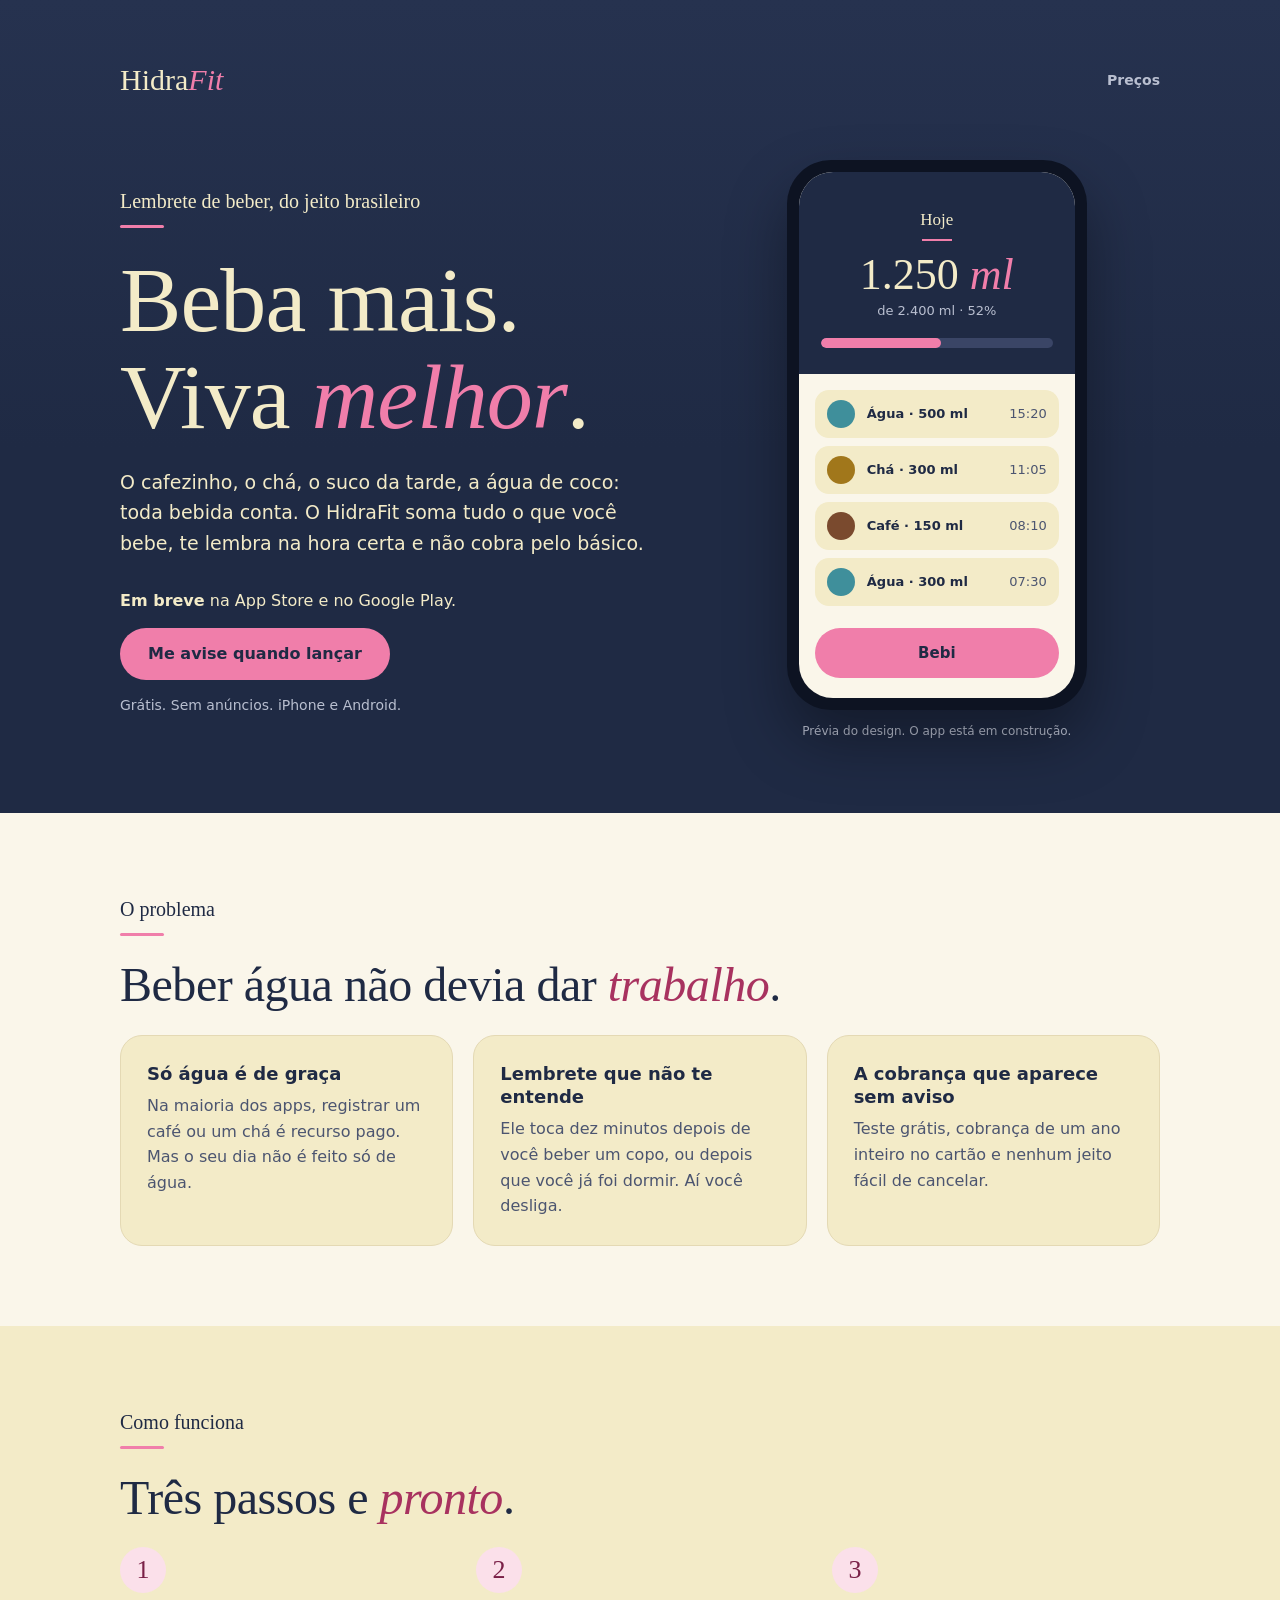
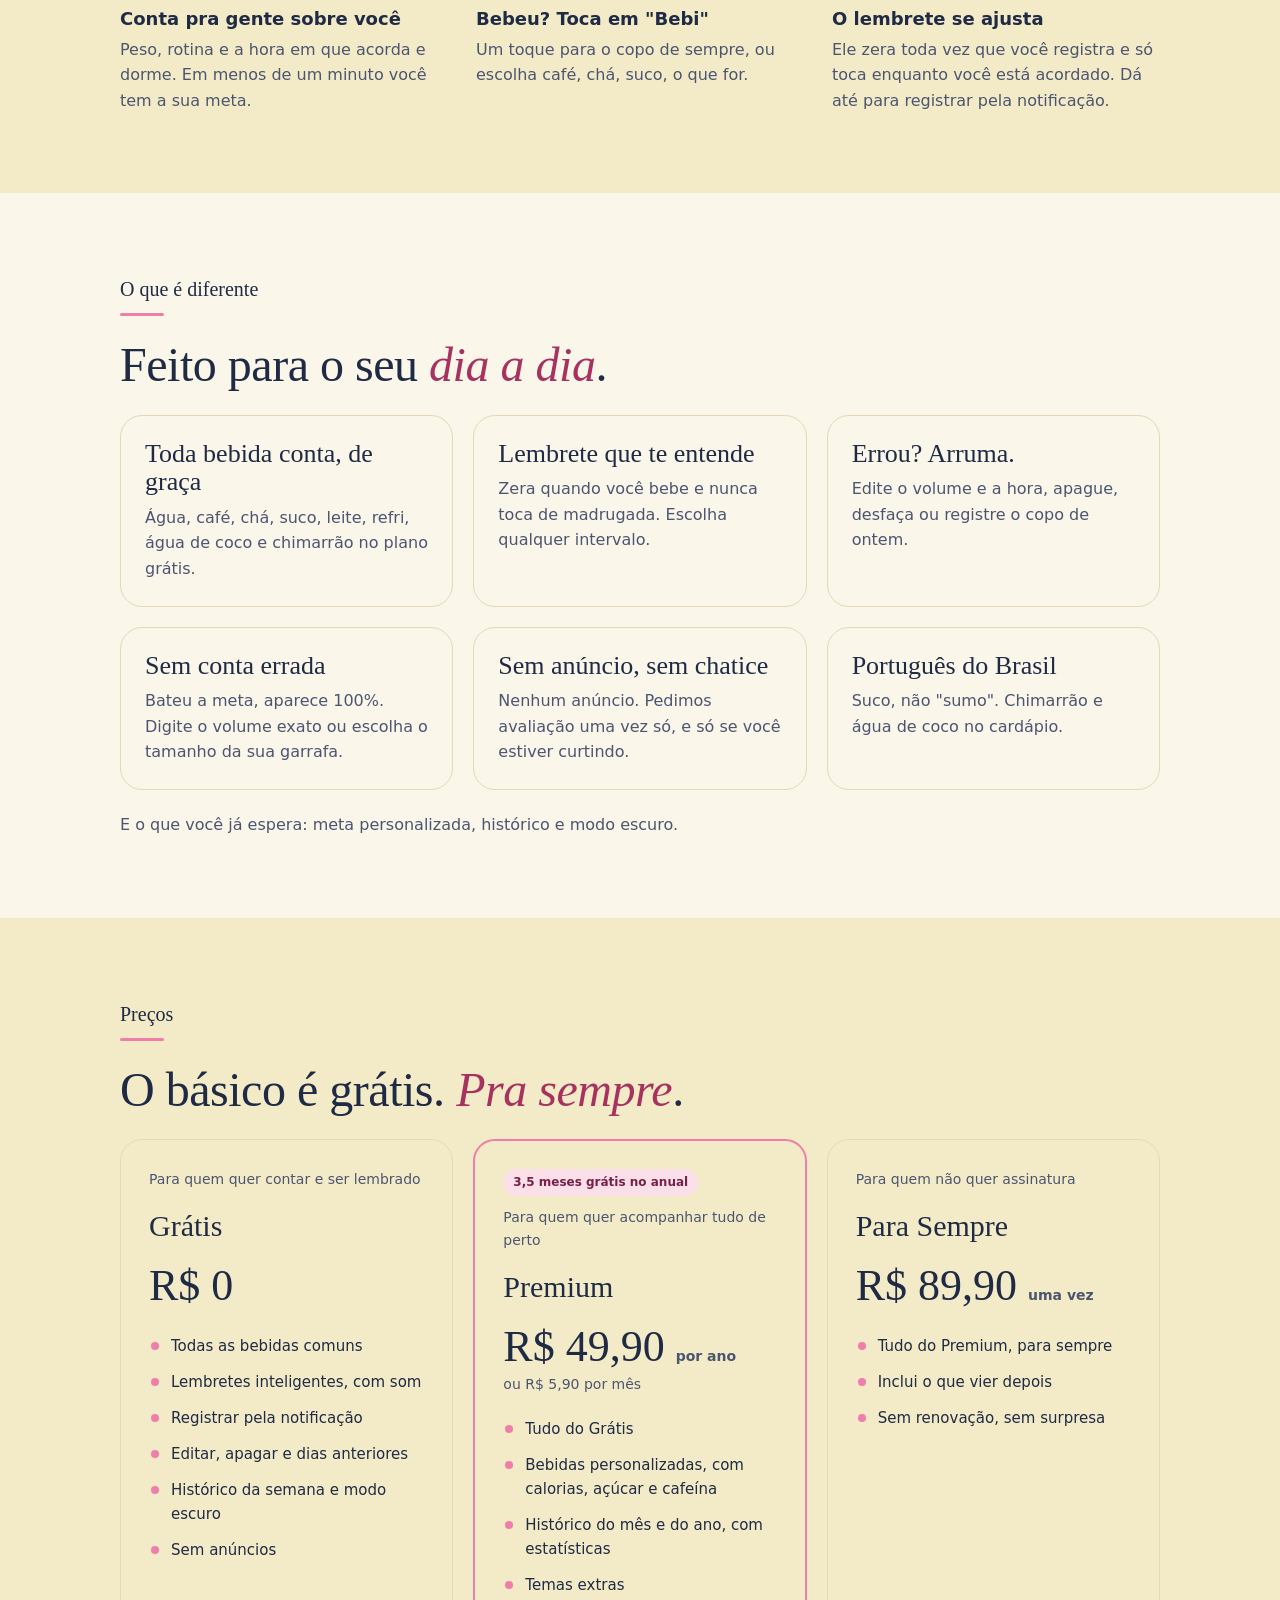
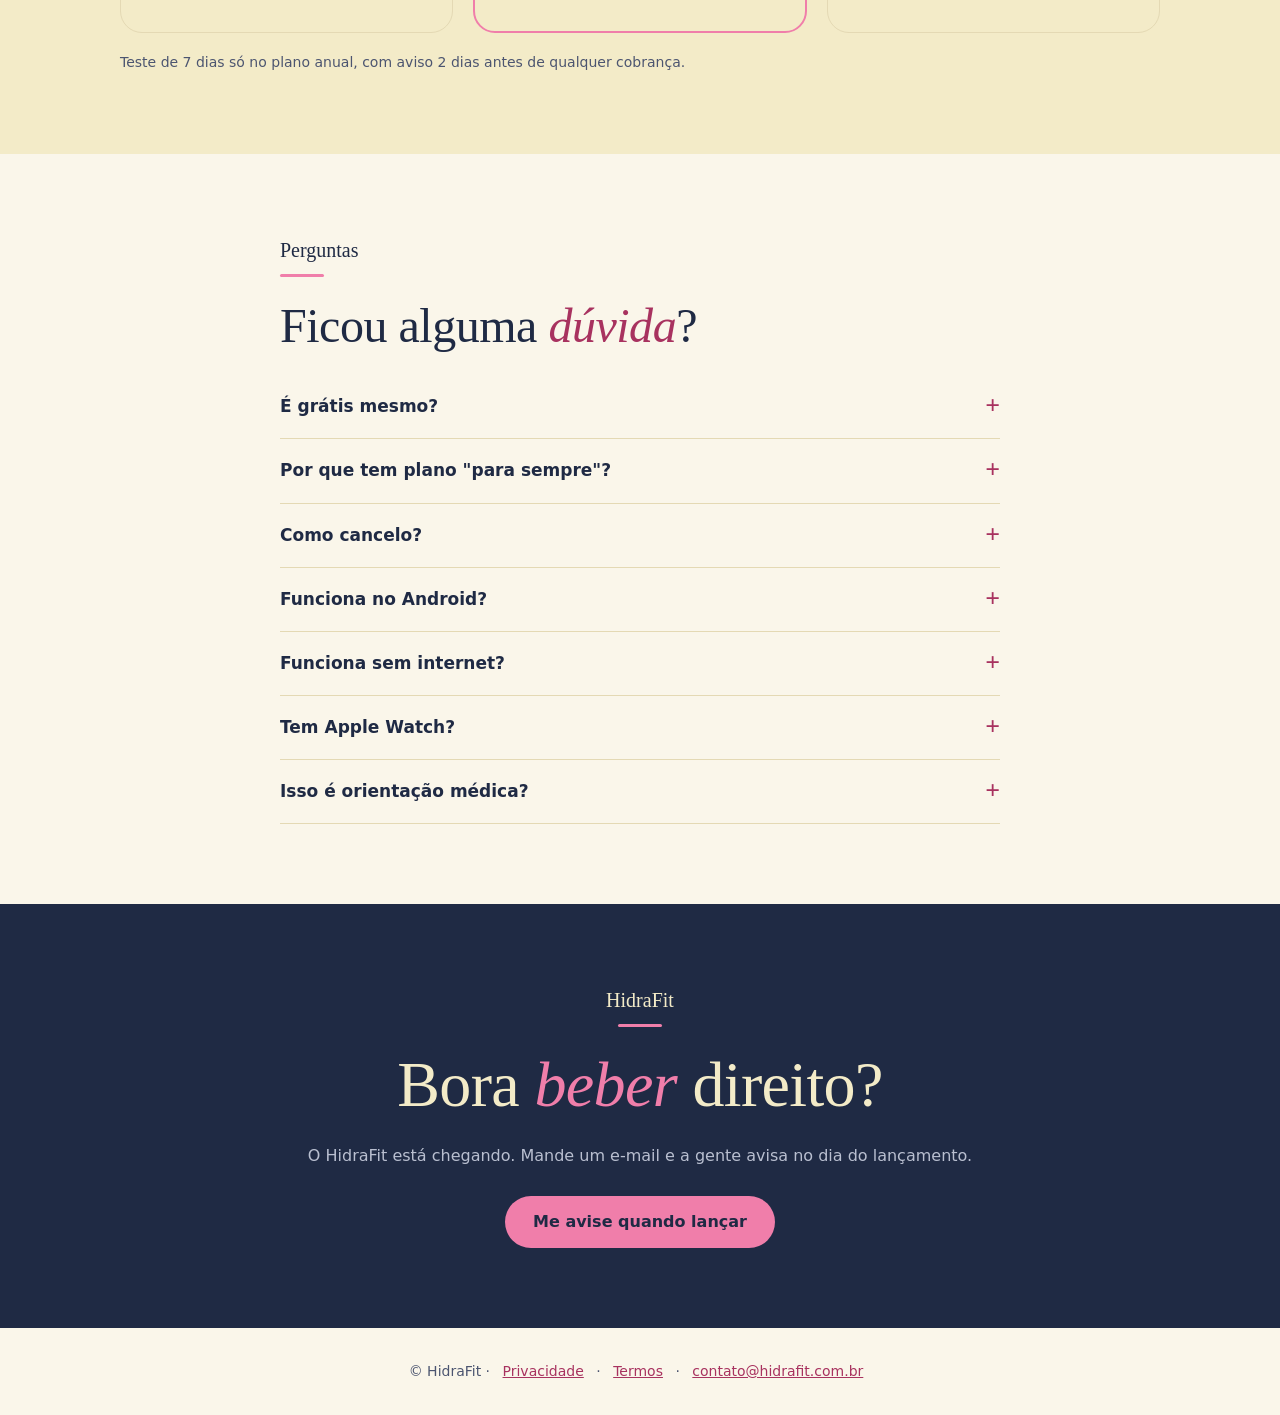
==== commit fca1a39e: "Segurança: Premium só pela loja, links validados, sem backup no Android - purchases: sem cache própr" ====
--- a/index.html
+++ b/index.html
@@ -3,6 +3,8 @@
 <head>
 <meta charset="utf-8">
 <meta name="viewport" content="width=device-width, initial-scale=1">
+<meta http-equiv="Content-Security-Policy" content="default-src 'self'; script-src 'none'; style-src 'self' 'unsafe-inline' https://fonts.googleapis.com; font-src https://fonts.gstatic.com; img-src 'self' data:; object-src 'none'; base-uri 'self'; form-action 'none'">
+<meta name="referrer" content="strict-origin-when-cross-origin">
 <title>HidraFit · Beba mais. Viva melhor.</title>
 <link rel="icon" type="image/png" href="favicon.png">
 <meta name="description" content="O HidraFit soma tudo o que você bebe, te lembra na hora certa e não cobra pelo básico. Grátis, sem anúncios, para iPhone e Android.">
